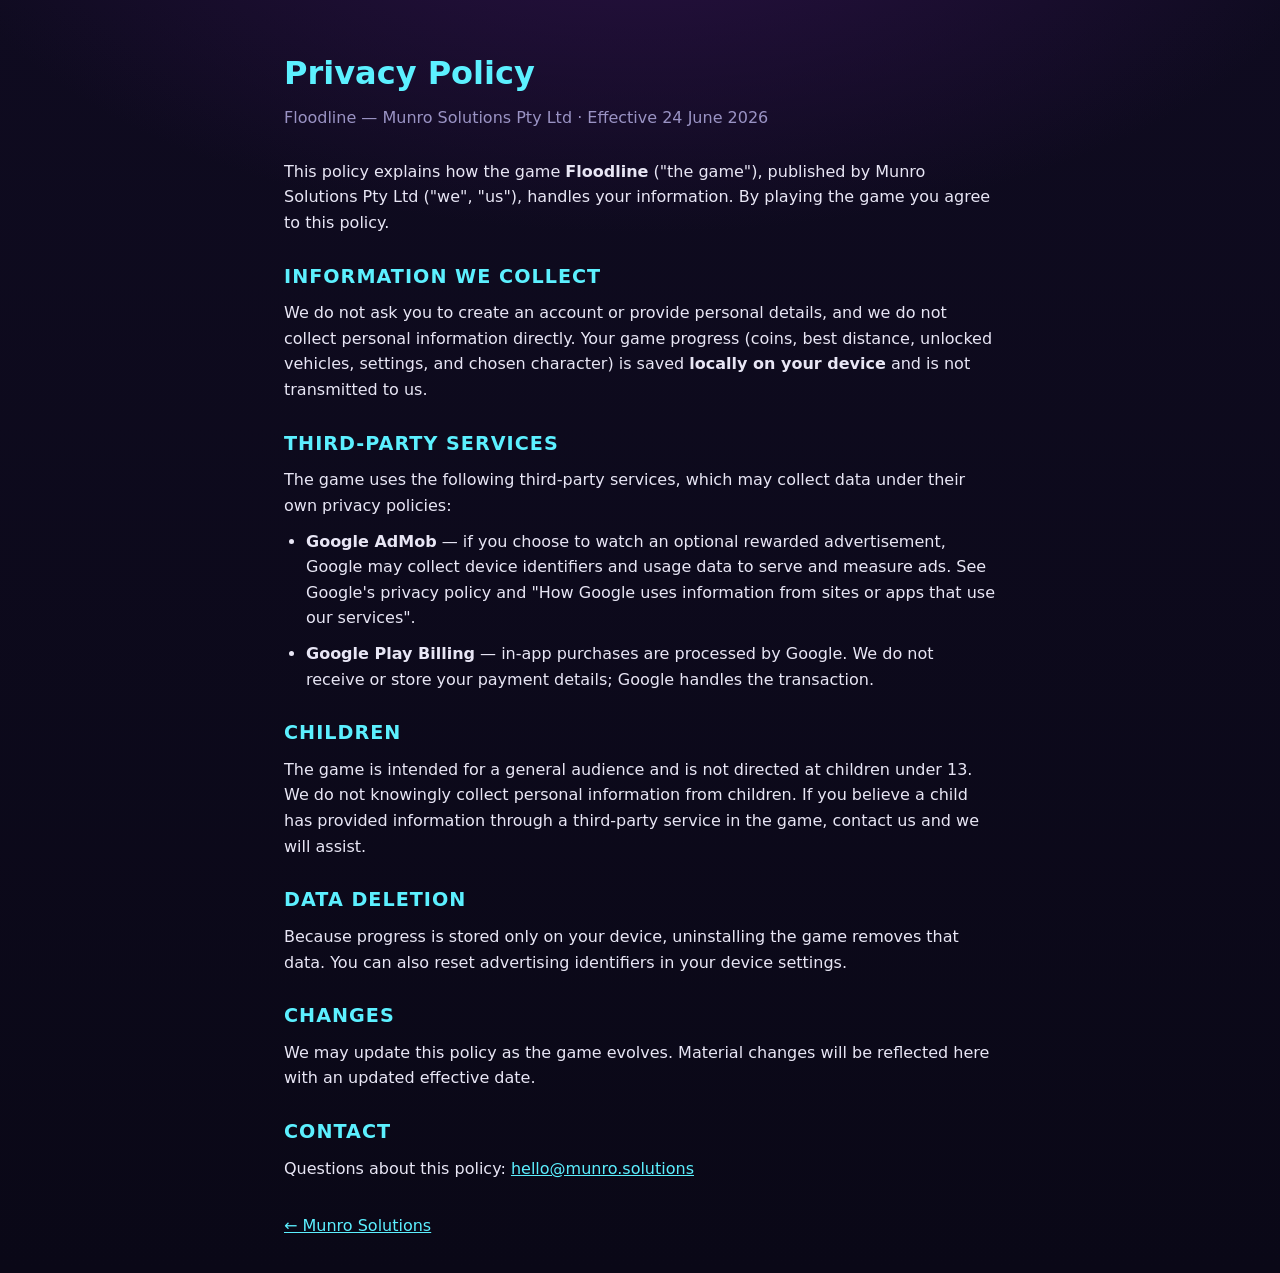
==== privacy.html @ fc35c77c "munro.solutions: static landing site + Floodline privacy policy (v1) Replaces the old insecure WordP" ====
<!DOCTYPE html>
<html lang="en">
<head>
  <meta charset="UTF-8">
  <meta name="viewport" content="width=device-width, initial-scale=1.0">
  <title>Privacy Policy — Floodline | Munro Solutions</title>
  <link rel="stylesheet" href="style.css">
  <style>
    .legal { max-width: 760px; margin: 0 auto; padding: 48px 24px 24px; }
    .legal h1 { font-size: 2rem; color: var(--cyan); margin-bottom: 6px; }
    .legal .eff { color: var(--muted); margin-bottom: 28px; }
    .legal h2 { font-size: 1.2rem; margin: 26px 0 8px; }
    .legal p, .legal li { color: var(--text); margin-bottom: 10px; }
    .legal ul { padding-left: 22px; }
    .legal a { color: var(--cyan); }
  </style>
</head>
<body>
  <div class="legal">
    <h1>Privacy Policy</h1>
    <p class="eff">Floodline &mdash; Munro Solutions Pty Ltd &middot; Effective 24 June 2026</p>

    <p>This policy explains how the game <strong>Floodline</strong> ("the game"), published by Munro Solutions Pty Ltd ("we", "us"), handles your information. By playing the game you agree to this policy.</p>

    <h2>Information we collect</h2>
    <p>We do not ask you to create an account or provide personal details, and we do not collect personal information directly. Your game progress (coins, best distance, unlocked vehicles, settings, and chosen character) is saved <strong>locally on your device</strong> and is not transmitted to us.</p>

    <h2>Third-party services</h2>
    <p>The game uses the following third-party services, which may collect data under their own privacy policies:</p>
    <ul>
      <li><strong>Google AdMob</strong> &mdash; if you choose to watch an optional rewarded advertisement, Google may collect device identifiers and usage data to serve and measure ads. See Google's privacy policy and "How Google uses information from sites or apps that use our services".</li>
      <li><strong>Google Play Billing</strong> &mdash; in-app purchases are processed by Google. We do not receive or store your payment details; Google handles the transaction.</li>
    </ul>

    <h2>Children</h2>
    <p>The game is intended for a general audience and is not directed at children under 13. We do not knowingly collect personal information from children. If you believe a child has provided information through a third-party service in the game, contact us and we will assist.</p>

    <h2>Data deletion</h2>
    <p>Because progress is stored only on your device, uninstalling the game removes that data. You can also reset advertising identifiers in your device settings.</p>

    <h2>Changes</h2>
    <p>We may update this policy as the game evolves. Material changes will be reflected here with an updated effective date.</p>

    <h2>Contact</h2>
    <p>Questions about this policy: <a href="mailto:hello@munro.solutions">hello@munro.solutions</a></p>

    <p style="margin-top:32px;"><a href="index.html">&larr; Munro Solutions</a></p>
  </div>
</body>
</html>
---- style.css ----
:root {
  --bg: #0a0817;
  --bg2: #0f0b20;
  --panel: #15102b;
  --cyan: #5cf0ff;
  --magenta: #ff3db0;
  --text: #e8e6f5;
  --muted: #9a93c4;
}

* { box-sizing: border-box; margin: 0; padding: 0; }

html { scroll-behavior: smooth; }

body {
  font-family: "Segoe UI", system-ui, -apple-system, Roboto, sans-serif;
  background:
    radial-gradient(1200px 600px at 50% -10%, #2a1144 0%, transparent 60%),
    linear-gradient(180deg, var(--bg2) 0%, var(--bg) 100%);
  color: var(--text);
  line-height: 1.6;
  min-height: 100vh;
}

.wrap { max-width: 920px; margin: 0 auto; padding: 0 24px; }

/* header / hero */
header {
  text-align: center;
  padding: 56px 24px 40px;
}
header img.logo { width: min(560px, 88%); height: auto; }
.tagline {
  margin-top: 10px;
  color: var(--muted);
  font-size: 1.15rem;
  letter-spacing: 0.5px;
}

section { padding: 28px 0; }
h2 {
  font-size: 1.6rem;
  color: var(--cyan);
  letter-spacing: 1px;
  text-transform: uppercase;
  margin-bottom: 16px;
}

/* game card */
.game {
  display: flex;
  gap: 24px;
  background: var(--panel);
  border: 1px solid #2a2350;
  border-radius: 14px;
  overflow: hidden;
  align-items: stretch;
}
.game .art {
  flex: 1 1 50%;
  min-height: 220px;
  background-size: cover;
  background-position: center;
  position: relative;
}
.game .art .wordmark {
  position: absolute; inset: 0;
  display: flex; align-items: center; justify-content: center;
}
.game .art .wordmark img { width: 78%; height: auto; filter: drop-shadow(0 0 14px rgba(255,61,176,.5)); }
.game .body { flex: 1 1 50%; padding: 24px; }
.game .body h3 { font-size: 1.4rem; color: var(--magenta); margin-bottom: 8px; }
.game .body p { color: var(--text); margin-bottom: 14px; }
.badge {
  display: inline-block;
  font-size: 0.8rem; letter-spacing: 1px; text-transform: uppercase;
  color: var(--cyan); border: 1px solid var(--cyan);
  border-radius: 999px; padding: 5px 14px;
}

p.lead { color: var(--text); }
a { color: var(--cyan); }
a:hover { color: var(--magenta); }

.contact a { font-size: 1.1rem; }

footer {
  text-align: center;
  color: var(--muted);
  font-size: 0.9rem;
  padding: 40px 24px 48px;
  border-top: 1px solid #221b44;
  margin-top: 24px;
}
footer a { color: var(--muted); }

@media (max-width: 640px) {
  .game { flex-direction: column; }
  .game .art { min-height: 180px; }
  header { padding-top: 40px; }
}
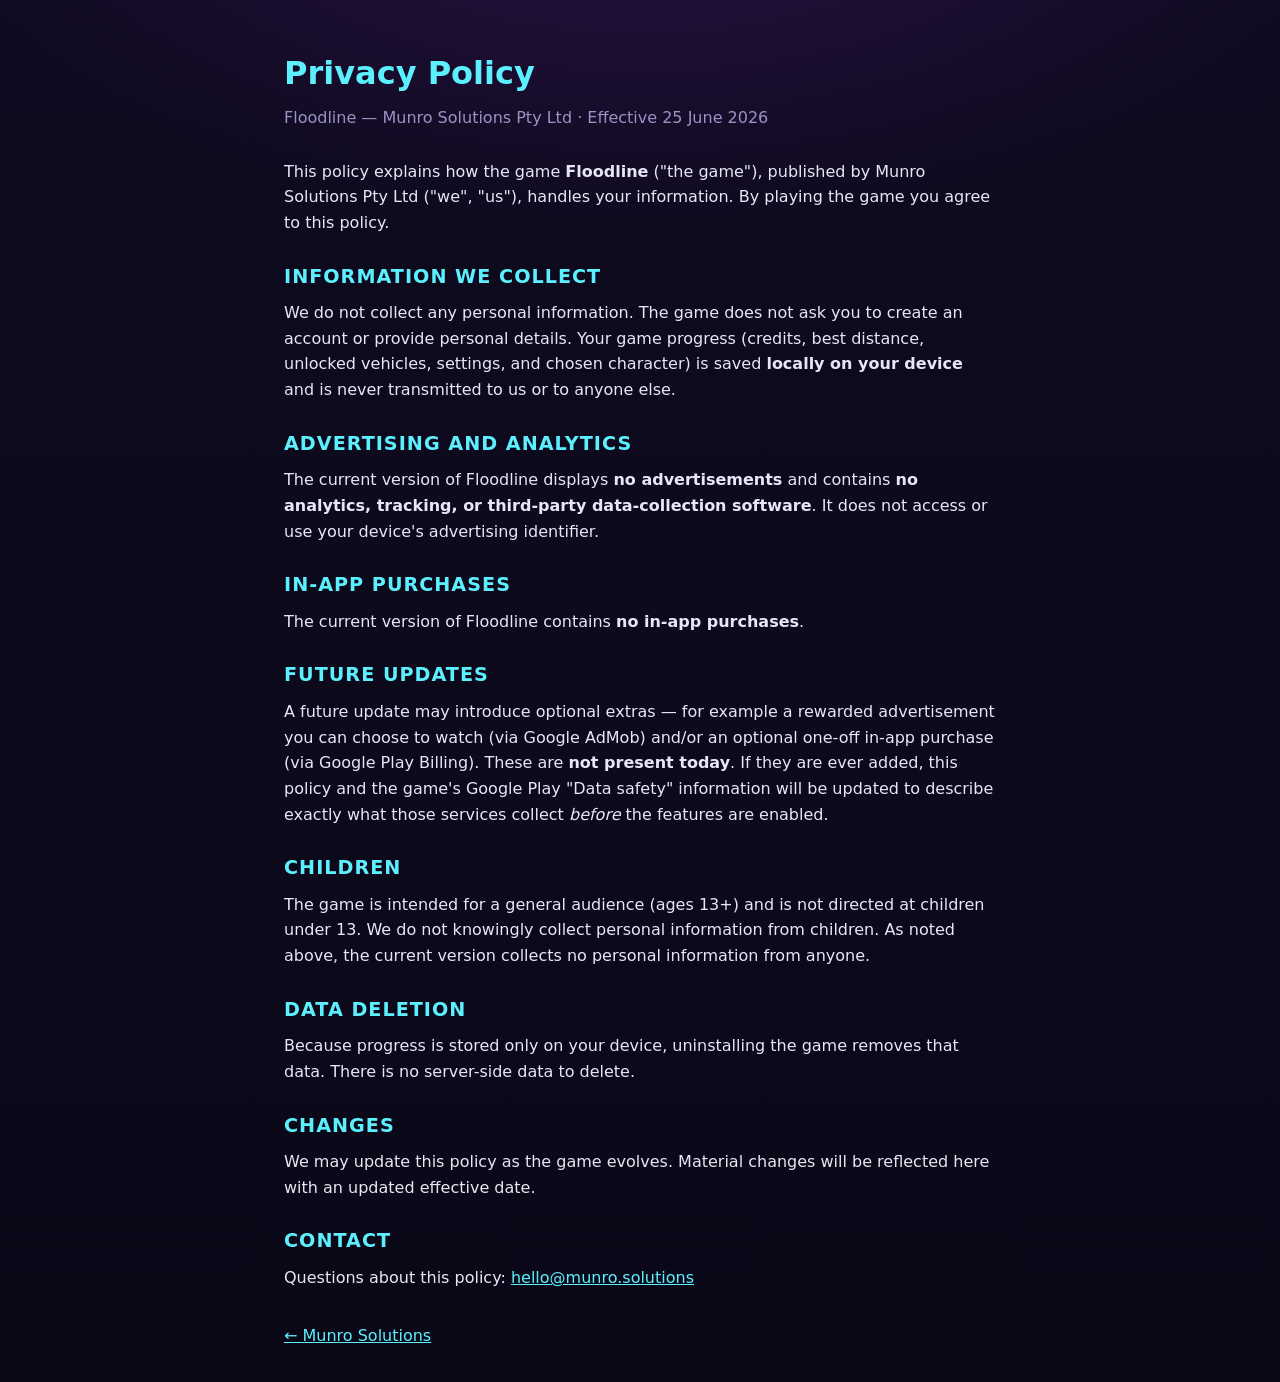
==== commit dbf1a2c1: "privacy: align with shipped v1 — no ads, no data collection, local saves only The launch build wires" ====
--- a/privacy.html
+++ b/privacy.html
@@ -18,25 +18,27 @@
 <body>
   <div class="legal">
     <h1>Privacy Policy</h1>
-    <p class="eff">Floodline &mdash; Munro Solutions Pty Ltd &middot; Effective 24 June 2026</p>
+    <p class="eff">Floodline &mdash; Munro Solutions Pty Ltd &middot; Effective 25 June 2026</p>
 
     <p>This policy explains how the game <strong>Floodline</strong> ("the game"), published by Munro Solutions Pty Ltd ("we", "us"), handles your information. By playing the game you agree to this policy.</p>
 
     <h2>Information we collect</h2>
-    <p>We do not ask you to create an account or provide personal details, and we do not collect personal information directly. Your game progress (coins, best distance, unlocked vehicles, settings, and chosen character) is saved <strong>locally on your device</strong> and is not transmitted to us.</p>
+    <p>We do not collect any personal information. The game does not ask you to create an account or provide personal details. Your game progress (credits, best distance, unlocked vehicles, settings, and chosen character) is saved <strong>locally on your device</strong> and is never transmitted to us or to anyone else.</p>
 
-    <h2>Third-party services</h2>
-    <p>The game uses the following third-party services, which may collect data under their own privacy policies:</p>
-    <ul>
-      <li><strong>Google AdMob</strong> &mdash; if you choose to watch an optional rewarded advertisement, Google may collect device identifiers and usage data to serve and measure ads. See Google's privacy policy and "How Google uses information from sites or apps that use our services".</li>
-      <li><strong>Google Play Billing</strong> &mdash; in-app purchases are processed by Google. We do not receive or store your payment details; Google handles the transaction.</li>
-    </ul>
+    <h2>Advertising and analytics</h2>
+    <p>The current version of Floodline displays <strong>no advertisements</strong> and contains <strong>no analytics, tracking, or third-party data-collection software</strong>. It does not access or use your device's advertising identifier.</p>
+
+    <h2>In-app purchases</h2>
+    <p>The current version of Floodline contains <strong>no in-app purchases</strong>.</p>
+
+    <h2>Future updates</h2>
+    <p>A future update may introduce optional extras &mdash; for example a rewarded advertisement you can choose to watch (via Google AdMob) and/or an optional one-off in-app purchase (via Google Play Billing). These are <strong>not present today</strong>. If they are ever added, this policy and the game's Google Play "Data safety" information will be updated to describe exactly what those services collect <em>before</em> the features are enabled.</p>
 
     <h2>Children</h2>
-    <p>The game is intended for a general audience and is not directed at children under 13. We do not knowingly collect personal information from children. If you believe a child has provided information through a third-party service in the game, contact us and we will assist.</p>
+    <p>The game is intended for a general audience (ages 13+) and is not directed at children under 13. We do not knowingly collect personal information from children. As noted above, the current version collects no personal information from anyone.</p>
 
     <h2>Data deletion</h2>
-    <p>Because progress is stored only on your device, uninstalling the game removes that data. You can also reset advertising identifiers in your device settings.</p>
+    <p>Because progress is stored only on your device, uninstalling the game removes that data. There is no server-side data to delete.</p>
 
     <h2>Changes</h2>
     <p>We may update this policy as the game evolves. Material changes will be reflected here with an updated effective date.</p>
